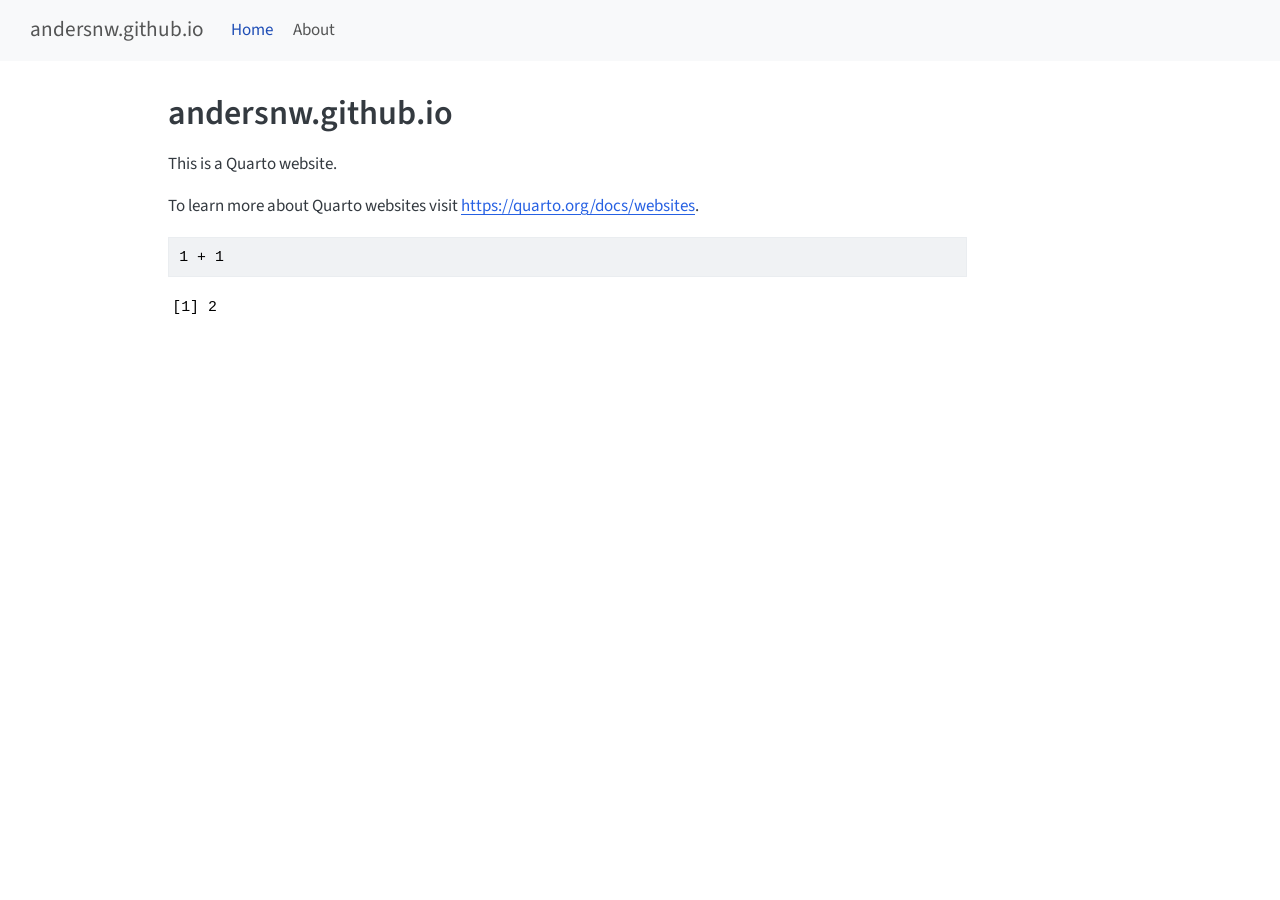
==== index.html @ aa1853e8 "Built site for gh-pages" ====
<!DOCTYPE html>
<html xmlns="http://www.w3.org/1999/xhtml" lang="en" xml:lang="en"><head>

<meta charset="utf-8">
<meta name="generator" content="quarto-1.8.26">

<meta name="viewport" content="width=device-width, initial-scale=1.0, user-scalable=yes">


<title>andersnw.github.io</title>
<style>
code{white-space: pre-wrap;}
span.smallcaps{font-variant: small-caps;}
div.columns{display: flex; gap: min(4vw, 1.5em);}
div.column{flex: auto; overflow-x: auto;}
div.hanging-indent{margin-left: 1.5em; text-indent: -1.5em;}
ul.task-list{list-style: none;}
ul.task-list li input[type="checkbox"] {
  width: 0.8em;
  margin: 0 0.8em 0.2em -1em; /* quarto-specific, see https://github.com/quarto-dev/quarto-cli/issues/4556 */ 
  vertical-align: middle;
}
/* CSS for syntax highlighting */
html { -webkit-text-size-adjust: 100%; }
pre > code.sourceCode { white-space: pre; position: relative; }
pre > code.sourceCode > span { display: inline-block; line-height: 1.25; }
pre > code.sourceCode > span:empty { height: 1.2em; }
.sourceCode { overflow: visible; }
code.sourceCode > span { color: inherit; text-decoration: inherit; }
div.sourceCode { margin: 1em 0; }
pre.sourceCode { margin: 0; }
@media screen {
div.sourceCode { overflow: auto; }
}
@media print {
pre > code.sourceCode { white-space: pre-wrap; }
pre > code.sourceCode > span { text-indent: -5em; padding-left: 5em; }
}
pre.numberSource code
  { counter-reset: source-line 0; }
pre.numberSource code > span
  { position: relative; left: -4em; counter-increment: source-line; }
pre.numberSource code > span > a:first-child::before
  { content: counter(source-line);
    position: relative; left: -1em; text-align: right; vertical-align: baseline;
    border: none; display: inline-block;
    -webkit-touch-callout: none; -webkit-user-select: none;
    -khtml-user-select: none; -moz-user-select: none;
    -ms-user-select: none; user-select: none;
    padding: 0 4px; width: 4em;
  }
pre.numberSource { margin-left: 3em;  padding-left: 4px; }
div.sourceCode
  {   }
@media screen {
pre > code.sourceCode > span > a:first-child::before { text-decoration: underline; }
}
</style>


<script src="site_libs/quarto-nav/quarto-nav.js"></script>
<script src="site_libs/quarto-nav/headroom.min.js"></script>
<script src="site_libs/clipboard/clipboard.min.js"></script>
<script src="site_libs/quarto-search/autocomplete.umd.js"></script>
<script src="site_libs/quarto-search/fuse.min.js"></script>
<script src="site_libs/quarto-search/quarto-search.js"></script>
<meta name="quarto:offset" content="./">
<script src="site_libs/quarto-html/quarto.js" type="module"></script>
<script src="site_libs/quarto-html/tabsets/tabsets.js" type="module"></script>
<script src="site_libs/quarto-html/axe/axe-check.js" type="module"></script>
<script src="site_libs/quarto-html/popper.min.js"></script>
<script src="site_libs/quarto-html/tippy.umd.min.js"></script>
<script src="site_libs/quarto-html/anchor.min.js"></script>
<link href="site_libs/quarto-html/tippy.css" rel="stylesheet">
<link href="site_libs/quarto-html/quarto-syntax-highlighting-587c61ba64f3a5504c4d52d930310e48.css" rel="stylesheet" id="quarto-text-highlighting-styles">
<script src="site_libs/bootstrap/bootstrap.min.js"></script>
<link href="site_libs/bootstrap/bootstrap-icons.css" rel="stylesheet">
<link href="site_libs/bootstrap/bootstrap-0b37c64f34216b628666a8dac638b53b.min.css" rel="stylesheet" append-hash="true" id="quarto-bootstrap" data-mode="light">
<script id="quarto-search-options" type="application/json">{
  "location": "navbar",
  "copy-button": false,
  "collapse-after": 3,
  "panel-placement": "end",
  "type": "overlay",
  "limit": 50,
  "keyboard-shortcut": [
    "f",
    "/",
    "s"
  ],
  "show-item-context": false,
  "language": {
    "search-no-results-text": "No results",
    "search-matching-documents-text": "matching documents",
    "search-copy-link-title": "Copy link to search",
    "search-hide-matches-text": "Hide additional matches",
    "search-more-match-text": "more match in this document",
    "search-more-matches-text": "more matches in this document",
    "search-clear-button-title": "Clear",
    "search-text-placeholder": "",
    "search-detached-cancel-button-title": "Cancel",
    "search-submit-button-title": "Submit",
    "search-label": "Search"
  }
}</script>


<link rel="stylesheet" href="styles.css">
</head>

<body class="nav-fixed quarto-light">

<div id="quarto-search-results"></div>
  <header id="quarto-header" class="headroom fixed-top">
    <nav class="navbar navbar-expand-lg " data-bs-theme="dark">
      <div class="navbar-container container-fluid">
      <div class="navbar-brand-container mx-auto">
    <a class="navbar-brand" href="./index.html">
    <span class="navbar-title">andersnw.github.io</span>
    </a>
  </div>
            <div id="quarto-search" class="" title="Search"></div>
          <button class="navbar-toggler" type="button" data-bs-toggle="collapse" data-bs-target="#navbarCollapse" aria-controls="navbarCollapse" role="menu" aria-expanded="false" aria-label="Toggle navigation" onclick="if (window.quartoToggleHeadroom) { window.quartoToggleHeadroom(); }">
  <span class="navbar-toggler-icon"></span>
</button>
          <div class="collapse navbar-collapse" id="navbarCollapse">
            <ul class="navbar-nav navbar-nav-scroll me-auto">
  <li class="nav-item">
    <a class="nav-link active" href="./index.html" aria-current="page"> 
<span class="menu-text">Home</span></a>
  </li>  
  <li class="nav-item">
    <a class="nav-link" href="./about.html"> 
<span class="menu-text">About</span></a>
  </li>  
</ul>
          </div> <!-- /navcollapse -->
            <div class="quarto-navbar-tools">
</div>
      </div> <!-- /container-fluid -->
    </nav>
</header>
<!-- content -->
<div id="quarto-content" class="quarto-container page-columns page-rows-contents page-layout-article page-navbar">
<!-- sidebar -->
<!-- margin-sidebar -->
    <div id="quarto-margin-sidebar" class="sidebar margin-sidebar zindex-bottom">
        
    </div>
<!-- main -->
<main class="content" id="quarto-document-content">

<header id="title-block-header" class="quarto-title-block default">
<div class="quarto-title">
<h1 class="title">andersnw.github.io</h1>
</div>



<div class="quarto-title-meta">

    
  
    
  </div>
  


</header>


<p>This is a Quarto website.</p>
<p>To learn more about Quarto websites visit <a href="https://quarto.org/docs/websites" class="uri">https://quarto.org/docs/websites</a>.</p>
<div class="cell">
<div class="code-copy-outer-scaffold"><div class="sourceCode cell-code" id="cb1"><pre class="sourceCode r code-with-copy"><code class="sourceCode r"><span id="cb1-1"><a href="#cb1-1" aria-hidden="true" tabindex="-1"></a><span class="dv">1</span> <span class="sc">+</span> <span class="dv">1</span></span></code></pre></div><button title="Copy to Clipboard" class="code-copy-button"><i class="bi"></i></button></div>
<div class="cell-output cell-output-stdout">
<pre><code>[1] 2</code></pre>
</div>
</div>



</main> <!-- /main -->
<script id="quarto-html-after-body" type="application/javascript">
  window.document.addEventListener("DOMContentLoaded", function (event) {
    const icon = "";
    const anchorJS = new window.AnchorJS();
    anchorJS.options = {
      placement: 'right',
      icon: icon
    };
    anchorJS.add('.anchored');
    const isCodeAnnotation = (el) => {
      for (const clz of el.classList) {
        if (clz.startsWith('code-annotation-')) {                     
          return true;
        }
      }
      return false;
    }
    const onCopySuccess = function(e) {
      // button target
      const button = e.trigger;
      // don't keep focus
      button.blur();
      // flash "checked"
      button.classList.add('code-copy-button-checked');
      var currentTitle = button.getAttribute("title");
      button.setAttribute("title", "Copied!");
      let tooltip;
      if (window.bootstrap) {
        button.setAttribute("data-bs-toggle", "tooltip");
        button.setAttribute("data-bs-placement", "left");
        button.setAttribute("data-bs-title", "Copied!");
        tooltip = new bootstrap.Tooltip(button, 
          { trigger: "manual", 
            customClass: "code-copy-button-tooltip",
            offset: [0, -8]});
        tooltip.show();    
      }
      setTimeout(function() {
        if (tooltip) {
          tooltip.hide();
          button.removeAttribute("data-bs-title");
          button.removeAttribute("data-bs-toggle");
          button.removeAttribute("data-bs-placement");
        }
        button.setAttribute("title", currentTitle);
        button.classList.remove('code-copy-button-checked');
      }, 1000);
      // clear code selection
      e.clearSelection();
    }
    const getTextToCopy = function(trigger) {
      const outerScaffold = trigger.parentElement.cloneNode(true);
      const codeEl = outerScaffold.querySelector('code');
      for (const childEl of codeEl.children) {
        if (isCodeAnnotation(childEl)) {
          childEl.remove();
        }
      }
      return codeEl.innerText;
    }
    const clipboard = new window.ClipboardJS('.code-copy-button:not([data-in-quarto-modal])', {
      text: getTextToCopy
    });
    clipboard.on('success', onCopySuccess);
    if (window.document.getElementById('quarto-embedded-source-code-modal')) {
      const clipboardModal = new window.ClipboardJS('.code-copy-button[data-in-quarto-modal]', {
        text: getTextToCopy,
        container: window.document.getElementById('quarto-embedded-source-code-modal')
      });
      clipboardModal.on('success', onCopySuccess);
    }
      var localhostRegex = new RegExp(/^(?:http|https):\/\/localhost\:?[0-9]*\//);
      var mailtoRegex = new RegExp(/^mailto:/);
        var filterRegex = new RegExp("https:\/\/andersnw\.github\.io\/");
      var isInternal = (href) => {
          return filterRegex.test(href) || localhostRegex.test(href) || mailtoRegex.test(href);
      }
      // Inspect non-navigation links and adorn them if external
     var links = window.document.querySelectorAll('a[href]:not(.nav-link):not(.navbar-brand):not(.toc-action):not(.sidebar-link):not(.sidebar-item-toggle):not(.pagination-link):not(.no-external):not([aria-hidden]):not(.dropdown-item):not(.quarto-navigation-tool):not(.about-link)');
      for (var i=0; i<links.length; i++) {
        const link = links[i];
        if (!isInternal(link.href)) {
          // undo the damage that might have been done by quarto-nav.js in the case of
          // links that we want to consider external
          if (link.dataset.originalHref !== undefined) {
            link.href = link.dataset.originalHref;
          }
        }
      }
    function tippyHover(el, contentFn, onTriggerFn, onUntriggerFn) {
      const config = {
        allowHTML: true,
        maxWidth: 500,
        delay: 100,
        arrow: false,
        appendTo: function(el) {
            return el.parentElement;
        },
        interactive: true,
        interactiveBorder: 10,
        theme: 'quarto',
        placement: 'bottom-start',
      };
      if (contentFn) {
        config.content = contentFn;
      }
      if (onTriggerFn) {
        config.onTrigger = onTriggerFn;
      }
      if (onUntriggerFn) {
        config.onUntrigger = onUntriggerFn;
      }
      window.tippy(el, config); 
    }
    const noterefs = window.document.querySelectorAll('a[role="doc-noteref"]');
    for (var i=0; i<noterefs.length; i++) {
      const ref = noterefs[i];
      tippyHover(ref, function() {
        // use id or data attribute instead here
        let href = ref.getAttribute('data-footnote-href') || ref.getAttribute('href');
        try { href = new URL(href).hash; } catch {}
        const id = href.replace(/^#\/?/, "");
        const note = window.document.getElementById(id);
        if (note) {
          return note.innerHTML;
        } else {
          return "";
        }
      });
    }
    const xrefs = window.document.querySelectorAll('a.quarto-xref');
    const processXRef = (id, note) => {
      // Strip column container classes
      const stripColumnClz = (el) => {
        el.classList.remove("page-full", "page-columns");
        if (el.children) {
          for (const child of el.children) {
            stripColumnClz(child);
          }
        }
      }
      stripColumnClz(note)
      if (id === null || id.startsWith('sec-')) {
        // Special case sections, only their first couple elements
        const container = document.createElement("div");
        if (note.children && note.children.length > 2) {
          container.appendChild(note.children[0].cloneNode(true));
          for (let i = 1; i < note.children.length; i++) {
            const child = note.children[i];
            if (child.tagName === "P" && child.innerText === "") {
              continue;
            } else {
              container.appendChild(child.cloneNode(true));
              break;
            }
          }
          if (window.Quarto?.typesetMath) {
            window.Quarto.typesetMath(container);
          }
          return container.innerHTML
        } else {
          if (window.Quarto?.typesetMath) {
            window.Quarto.typesetMath(note);
          }
          return note.innerHTML;
        }
      } else {
        // Remove any anchor links if they are present
        const anchorLink = note.querySelector('a.anchorjs-link');
        if (anchorLink) {
          anchorLink.remove();
        }
        if (window.Quarto?.typesetMath) {
          window.Quarto.typesetMath(note);
        }
        if (note.classList.contains("callout")) {
          return note.outerHTML;
        } else {
          return note.innerHTML;
        }
      }
    }
    for (var i=0; i<xrefs.length; i++) {
      const xref = xrefs[i];
      tippyHover(xref, undefined, function(instance) {
        instance.disable();
        let url = xref.getAttribute('href');
        let hash = undefined; 
        if (url.startsWith('#')) {
          hash = url;
        } else {
          try { hash = new URL(url).hash; } catch {}
        }
        if (hash) {
          const id = hash.replace(/^#\/?/, "");
          const note = window.document.getElementById(id);
          if (note !== null) {
            try {
              const html = processXRef(id, note.cloneNode(true));
              instance.setContent(html);
            } finally {
              instance.enable();
              instance.show();
            }
          } else {
            // See if we can fetch this
            fetch(url.split('#')[0])
            .then(res => res.text())
            .then(html => {
              const parser = new DOMParser();
              const htmlDoc = parser.parseFromString(html, "text/html");
              const note = htmlDoc.getElementById(id);
              if (note !== null) {
                const html = processXRef(id, note);
                instance.setContent(html);
              } 
            }).finally(() => {
              instance.enable();
              instance.show();
            });
          }
        } else {
          // See if we can fetch a full url (with no hash to target)
          // This is a special case and we should probably do some content thinning / targeting
          fetch(url)
          .then(res => res.text())
          .then(html => {
            const parser = new DOMParser();
            const htmlDoc = parser.parseFromString(html, "text/html");
            const note = htmlDoc.querySelector('main.content');
            if (note !== null) {
              // This should only happen for chapter cross references
              // (since there is no id in the URL)
              // remove the first header
              if (note.children.length > 0 && note.children[0].tagName === "HEADER") {
                note.children[0].remove();
              }
              const html = processXRef(null, note);
              instance.setContent(html);
            } 
          }).finally(() => {
            instance.enable();
            instance.show();
          });
        }
      }, function(instance) {
      });
    }
        let selectedAnnoteEl;
        const selectorForAnnotation = ( cell, annotation) => {
          let cellAttr = 'data-code-cell="' + cell + '"';
          let lineAttr = 'data-code-annotation="' +  annotation + '"';
          const selector = 'span[' + cellAttr + '][' + lineAttr + ']';
          return selector;
        }
        const selectCodeLines = (annoteEl) => {
          const doc = window.document;
          const targetCell = annoteEl.getAttribute("data-target-cell");
          const targetAnnotation = annoteEl.getAttribute("data-target-annotation");
          const annoteSpan = window.document.querySelector(selectorForAnnotation(targetCell, targetAnnotation));
          const lines = annoteSpan.getAttribute("data-code-lines").split(",");
          const lineIds = lines.map((line) => {
            return targetCell + "-" + line;
          })
          let top = null;
          let height = null;
          let parent = null;
          if (lineIds.length > 0) {
              //compute the position of the single el (top and bottom and make a div)
              const el = window.document.getElementById(lineIds[0]);
              top = el.offsetTop;
              height = el.offsetHeight;
              parent = el.parentElement.parentElement;
            if (lineIds.length > 1) {
              const lastEl = window.document.getElementById(lineIds[lineIds.length - 1]);
              const bottom = lastEl.offsetTop + lastEl.offsetHeight;
              height = bottom - top;
            }
            if (top !== null && height !== null && parent !== null) {
              // cook up a div (if necessary) and position it 
              let div = window.document.getElementById("code-annotation-line-highlight");
              if (div === null) {
                div = window.document.createElement("div");
                div.setAttribute("id", "code-annotation-line-highlight");
                div.style.position = 'absolute';
                parent.appendChild(div);
              }
              div.style.top = top - 2 + "px";
              div.style.height = height + 4 + "px";
              div.style.left = 0;
              let gutterDiv = window.document.getElementById("code-annotation-line-highlight-gutter");
              if (gutterDiv === null) {
                gutterDiv = window.document.createElement("div");
                gutterDiv.setAttribute("id", "code-annotation-line-highlight-gutter");
                gutterDiv.style.position = 'absolute';
                const codeCell = window.document.getElementById(targetCell);
                const gutter = codeCell.querySelector('.code-annotation-gutter');
                gutter.appendChild(gutterDiv);
              }
              gutterDiv.style.top = top - 2 + "px";
              gutterDiv.style.height = height + 4 + "px";
            }
            selectedAnnoteEl = annoteEl;
          }
        };
        const unselectCodeLines = () => {
          const elementsIds = ["code-annotation-line-highlight", "code-annotation-line-highlight-gutter"];
          elementsIds.forEach((elId) => {
            const div = window.document.getElementById(elId);
            if (div) {
              div.remove();
            }
          });
          selectedAnnoteEl = undefined;
        };
          // Handle positioning of the toggle
      window.addEventListener(
        "resize",
        throttle(() => {
          elRect = undefined;
          if (selectedAnnoteEl) {
            selectCodeLines(selectedAnnoteEl);
          }
        }, 10)
      );
      function throttle(fn, ms) {
      let throttle = false;
      let timer;
        return (...args) => {
          if(!throttle) { // first call gets through
              fn.apply(this, args);
              throttle = true;
          } else { // all the others get throttled
              if(timer) clearTimeout(timer); // cancel #2
              timer = setTimeout(() => {
                fn.apply(this, args);
                timer = throttle = false;
              }, ms);
          }
        };
      }
        // Attach click handler to the DT
        const annoteDls = window.document.querySelectorAll('dt[data-target-cell]');
        for (const annoteDlNode of annoteDls) {
          annoteDlNode.addEventListener('click', (event) => {
            const clickedEl = event.target;
            if (clickedEl !== selectedAnnoteEl) {
              unselectCodeLines();
              const activeEl = window.document.querySelector('dt[data-target-cell].code-annotation-active');
              if (activeEl) {
                activeEl.classList.remove('code-annotation-active');
              }
              selectCodeLines(clickedEl);
              clickedEl.classList.add('code-annotation-active');
            } else {
              // Unselect the line
              unselectCodeLines();
              clickedEl.classList.remove('code-annotation-active');
            }
          });
        }
    const findCites = (el) => {
      const parentEl = el.parentElement;
      if (parentEl) {
        const cites = parentEl.dataset.cites;
        if (cites) {
          return {
            el,
            cites: cites.split(' ')
          };
        } else {
          return findCites(el.parentElement)
        }
      } else {
        return undefined;
      }
    };
    var bibliorefs = window.document.querySelectorAll('a[role="doc-biblioref"]');
    for (var i=0; i<bibliorefs.length; i++) {
      const ref = bibliorefs[i];
      const citeInfo = findCites(ref);
      if (citeInfo) {
        tippyHover(citeInfo.el, function() {
          var popup = window.document.createElement('div');
          citeInfo.cites.forEach(function(cite) {
            var citeDiv = window.document.createElement('div');
            citeDiv.classList.add('hanging-indent');
            citeDiv.classList.add('csl-entry');
            var biblioDiv = window.document.getElementById('ref-' + cite);
            if (biblioDiv) {
              citeDiv.innerHTML = biblioDiv.innerHTML;
            }
            popup.appendChild(citeDiv);
          });
          return popup.innerHTML;
        });
      }
    }
  });
  </script>
</div> <!-- /content -->




</body></html>
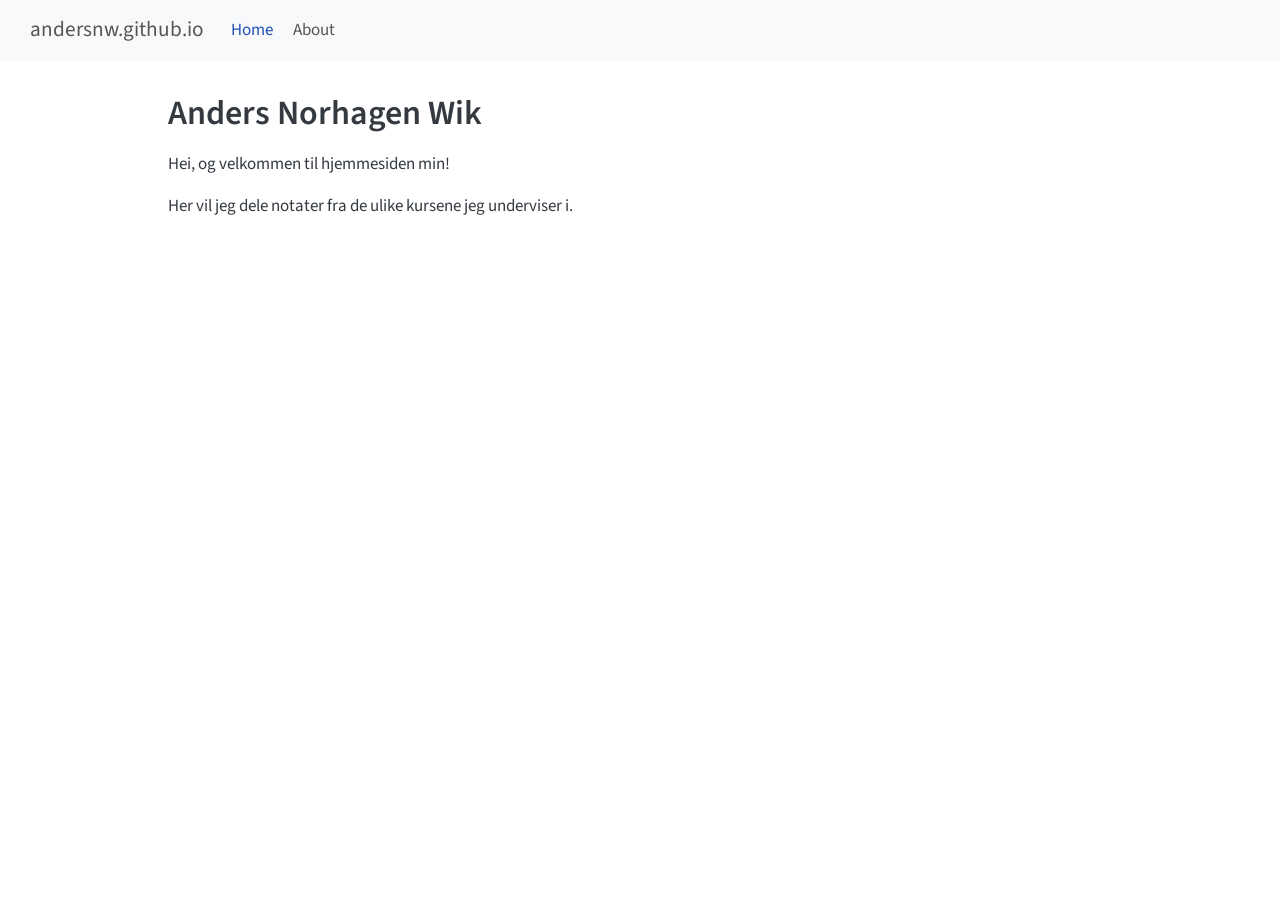
==== commit 721c3504: "Built site for gh-pages" ====
--- a/index.html
+++ b/index.html
@@ -7,7 +7,7 @@
 <meta name="viewport" content="width=device-width, initial-scale=1.0, user-scalable=yes">
 
 
-<title>andersnw.github.io</title>
+<title>Anders Norhagen Wik – andersnw.github.io</title>
 <style>
 code{white-space: pre-wrap;}
 span.smallcaps{font-variant: small-caps;}
@@ -19,41 +19,6 @@
   width: 0.8em;
   margin: 0 0.8em 0.2em -1em; /* quarto-specific, see https://github.com/quarto-dev/quarto-cli/issues/4556 */ 
   vertical-align: middle;
-}
-/* CSS for syntax highlighting */
-html { -webkit-text-size-adjust: 100%; }
-pre > code.sourceCode { white-space: pre; position: relative; }
-pre > code.sourceCode > span { display: inline-block; line-height: 1.25; }
-pre > code.sourceCode > span:empty { height: 1.2em; }
-.sourceCode { overflow: visible; }
-code.sourceCode > span { color: inherit; text-decoration: inherit; }
-div.sourceCode { margin: 1em 0; }
-pre.sourceCode { margin: 0; }
-@media screen {
-div.sourceCode { overflow: auto; }
-}
-@media print {
-pre > code.sourceCode { white-space: pre-wrap; }
-pre > code.sourceCode > span { text-indent: -5em; padding-left: 5em; }
-}
-pre.numberSource code
-  { counter-reset: source-line 0; }
-pre.numberSource code > span
-  { position: relative; left: -4em; counter-increment: source-line; }
-pre.numberSource code > span > a:first-child::before
-  { content: counter(source-line);
-    position: relative; left: -1em; text-align: right; vertical-align: baseline;
-    border: none; display: inline-block;
-    -webkit-touch-callout: none; -webkit-user-select: none;
-    -khtml-user-select: none; -moz-user-select: none;
-    -ms-user-select: none; user-select: none;
-    padding: 0 4px; width: 4em;
-  }
-pre.numberSource { margin-left: 3em;  padding-left: 4px; }
-div.sourceCode
-  {   }
-@media screen {
-pre > code.sourceCode > span > a:first-child::before { text-decoration: underline; }
 }
 </style>
 
@@ -152,7 +117,7 @@
 
 <header id="title-block-header" class="quarto-title-block default">
 <div class="quarto-title">
-<h1 class="title">andersnw.github.io</h1>
+<h1 class="title">Anders Norhagen Wik</h1>
 </div>
 
 
@@ -169,14 +134,8 @@
 </header>
 
 
-<p>This is a Quarto website.</p>
-<p>To learn more about Quarto websites visit <a href="https://quarto.org/docs/websites" class="uri">https://quarto.org/docs/websites</a>.</p>
-<div class="cell">
-<div class="code-copy-outer-scaffold"><div class="sourceCode cell-code" id="cb1"><pre class="sourceCode r code-with-copy"><code class="sourceCode r"><span id="cb1-1"><a href="#cb1-1" aria-hidden="true" tabindex="-1"></a><span class="dv">1</span> <span class="sc">+</span> <span class="dv">1</span></span></code></pre></div><button title="Copy to Clipboard" class="code-copy-button"><i class="bi"></i></button></div>
-<div class="cell-output cell-output-stdout">
-<pre><code>[1] 2</code></pre>
-</div>
-</div>
+<p>Hei, og velkommen til hjemmesiden min!</p>
+<p>Her vil jeg dele notater fra de ulike kursene jeg underviser i.</p>
 
 
 
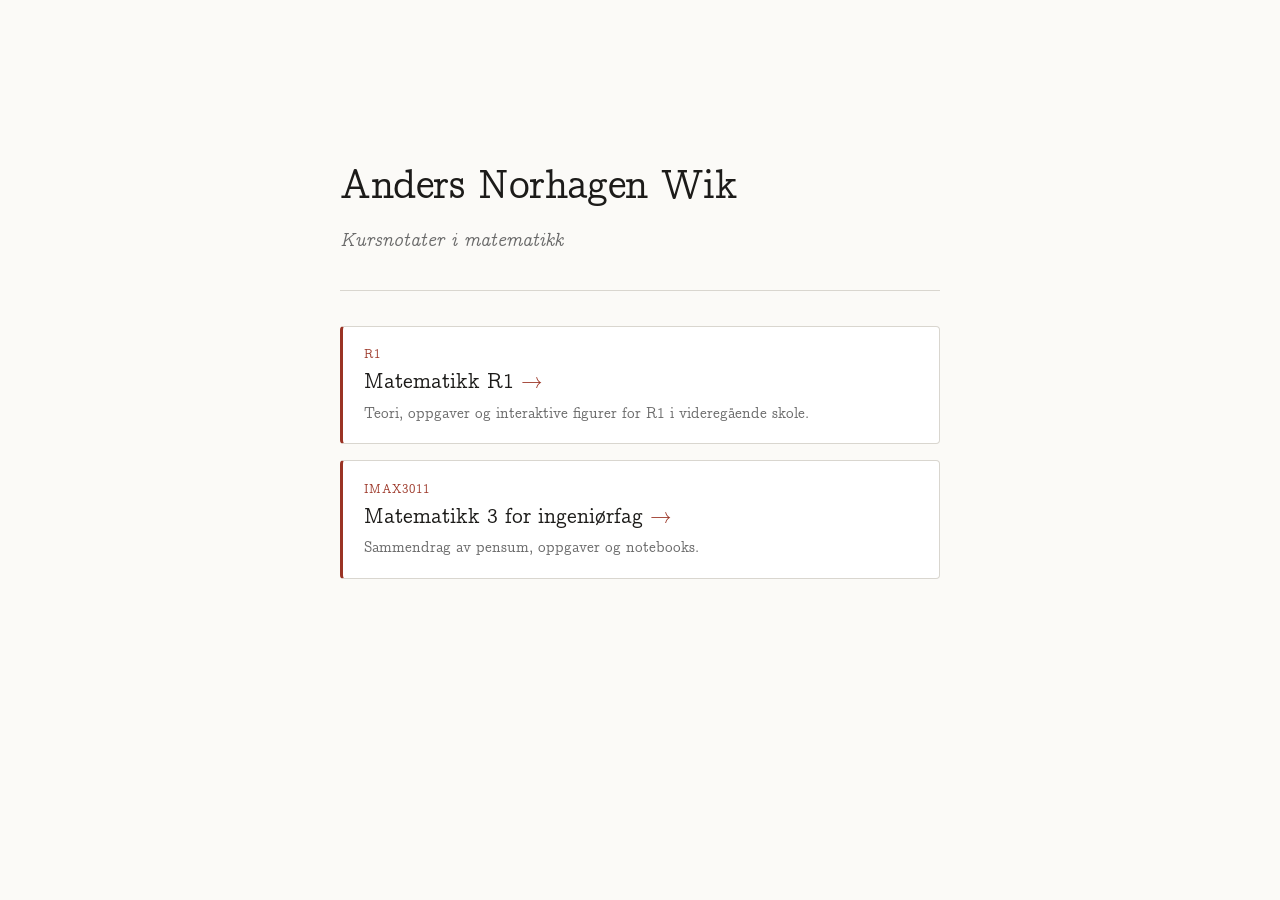
==== commit 5fc718a4: "Built site for gh-pages" ====
--- a/index.html
+++ b/index.html
@@ -1,18 +1,24 @@
 <!DOCTYPE html>
-<html xmlns="http://www.w3.org/1999/xhtml" lang="en" xml:lang="en"><head>
+<html xmlns="http://www.w3.org/1999/xhtml" lang="nb" xml:lang="nb"><head>
 
 <meta charset="utf-8">
-<meta name="generator" content="quarto-1.8.26">
+<meta name="generator" content="quarto-1.11.9">
 
 <meta name="viewport" content="width=device-width, initial-scale=1.0, user-scalable=yes">
 
 
-<title>Anders Norhagen Wik – andersnw.github.io</title>
+<title>Anders Norhagen Wik</title>
 <style>
-code{white-space: pre-wrap;}
+/* Default styles provided by pandoc.
+** See https://pandoc.org/MANUAL.html#variables-for-html for config info.
+*/
 span.smallcaps{font-variant: small-caps;}
-div.columns{display: flex; gap: min(4vw, 1.5em);}
-div.column{flex: auto; overflow-x: auto;}
+div.columns{display: flex; gap: 1.5em;}
+div.column{flex: auto;}
+@media screen {
+div.columns{gap: min(4vw, 1.5em);}
+div.column{overflow-x: auto;}
+}
 div.hanging-indent{margin-left: 1.5em; text-indent: -1.5em;}
 ul.task-list{list-style: none;}
 ul.task-list li input[type="checkbox"] {
@@ -20,527 +26,34 @@
   margin: 0 0.8em 0.2em -1em; /* quarto-specific, see https://github.com/quarto-dev/quarto-cli/issues/4556 */ 
   vertical-align: middle;
 }
+.display.math{display: block; text-align: center; margin: 0.5rem auto;}
 </style>
 
 
-<script src="site_libs/quarto-nav/quarto-nav.js"></script>
-<script src="site_libs/quarto-nav/headroom.min.js"></script>
-<script src="site_libs/clipboard/clipboard.min.js"></script>
-<script src="site_libs/quarto-search/autocomplete.umd.js"></script>
-<script src="site_libs/quarto-search/fuse.min.js"></script>
-<script src="site_libs/quarto-search/quarto-search.js"></script>
-<meta name="quarto:offset" content="./">
-<script src="site_libs/quarto-html/quarto.js" type="module"></script>
-<script src="site_libs/quarto-html/tabsets/tabsets.js" type="module"></script>
-<script src="site_libs/quarto-html/axe/axe-check.js" type="module"></script>
-<script src="site_libs/quarto-html/popper.min.js"></script>
-<script src="site_libs/quarto-html/tippy.umd.min.js"></script>
-<script src="site_libs/quarto-html/anchor.min.js"></script>
-<link href="site_libs/quarto-html/tippy.css" rel="stylesheet">
-<link href="site_libs/quarto-html/quarto-syntax-highlighting-587c61ba64f3a5504c4d52d930310e48.css" rel="stylesheet" id="quarto-text-highlighting-styles">
-<script src="site_libs/bootstrap/bootstrap.min.js"></script>
-<link href="site_libs/bootstrap/bootstrap-icons.css" rel="stylesheet">
-<link href="site_libs/bootstrap/bootstrap-0b37c64f34216b628666a8dac638b53b.min.css" rel="stylesheet" append-hash="true" id="quarto-bootstrap" data-mode="light">
-<script id="quarto-search-options" type="application/json">{
-  "location": "navbar",
-  "copy-button": false,
-  "collapse-after": 3,
-  "panel-placement": "end",
-  "type": "overlay",
-  "limit": 50,
-  "keyboard-shortcut": [
-    "f",
-    "/",
-    "s"
-  ],
-  "show-item-context": false,
-  "language": {
-    "search-no-results-text": "No results",
-    "search-matching-documents-text": "matching documents",
-    "search-copy-link-title": "Copy link to search",
-    "search-hide-matches-text": "Hide additional matches",
-    "search-more-match-text": "more match in this document",
-    "search-more-matches-text": "more matches in this document",
-    "search-clear-button-title": "Clear",
-    "search-text-placeholder": "",
-    "search-detached-cancel-button-title": "Cancel",
-    "search-submit-button-title": "Submit",
-    "search-label": "Search"
-  }
-}</script>
+<link href="./favicon.svg" rel="icon" type="image/svg+xml">
 
 
 <link rel="stylesheet" href="styles.css">
+<meta property="og:title" content="Anders Norhagen Wik">
+<meta property="og:site_name" content="Anders Norhagen Wik">
 </head>
 
-<body class="nav-fixed quarto-light">
-
-<div id="quarto-search-results"></div>
-  <header id="quarto-header" class="headroom fixed-top">
-    <nav class="navbar navbar-expand-lg " data-bs-theme="dark">
-      <div class="navbar-container container-fluid">
-      <div class="navbar-brand-container mx-auto">
-    <a class="navbar-brand" href="./index.html">
-    <span class="navbar-title">andersnw.github.io</span>
-    </a>
-  </div>
-            <div id="quarto-search" class="" title="Search"></div>
-          <button class="navbar-toggler" type="button" data-bs-toggle="collapse" data-bs-target="#navbarCollapse" aria-controls="navbarCollapse" role="menu" aria-expanded="false" aria-label="Toggle navigation" onclick="if (window.quartoToggleHeadroom) { window.quartoToggleHeadroom(); }">
-  <span class="navbar-toggler-icon"></span>
-</button>
-          <div class="collapse navbar-collapse" id="navbarCollapse">
-            <ul class="navbar-nav navbar-nav-scroll me-auto">
-  <li class="nav-item">
-    <a class="nav-link active" href="./index.html" aria-current="page"> 
-<span class="menu-text">Home</span></a>
-  </li>  
-  <li class="nav-item">
-    <a class="nav-link" href="./about.html"> 
-<span class="menu-text">About</span></a>
-  </li>  
-</ul>
-          </div> <!-- /navcollapse -->
-            <div class="quarto-navbar-tools">
-</div>
-      </div> <!-- /container-fluid -->
-    </nav>
-</header>
-<!-- content -->
-<div id="quarto-content" class="quarto-container page-columns page-rows-contents page-layout-article page-navbar">
-<!-- sidebar -->
-<!-- margin-sidebar -->
-    <div id="quarto-margin-sidebar" class="sidebar margin-sidebar zindex-bottom">
-        
-    </div>
-<!-- main -->
-<main class="content" id="quarto-document-content">
-
-<header id="title-block-header" class="quarto-title-block default">
-<div class="quarto-title">
-<h1 class="title">Anders Norhagen Wik</h1>
-</div>
+<body>
 
 
 
-<div class="quarto-title-meta">
-
-    
-  
-    
-  </div>
-  
 
 
-</header>
+<section id="anders-norhagen-wik" class="side">
+<h1>Anders Norhagen Wik</h1>
+<p><span class="ingress">Kursnotater i matematikk</span></p>
+<div class="kurs">
+<p><a href="https://r1-matte.netlify.app" class="kort"><span class="kode">R1</span> <span class="navn">Matematikk R1</span> <span class="tekst">Teori, oppgaver og interaktive figurer for R1 i videregående skole.</span></a></p>
+<p><a href="https://imax3011-mat3.netlify.app" class="kort"><span class="kode">IMAx3011</span> <span class="navn">Matematikk 3 for ingeniørfag</span> <span class="tekst">Sammendrag av pensum, oppgaver og notebooks.</span></a></p>
+</div>
+</section>
 
 
-<p>Hei, og velkommen til hjemmesiden min!</p>
-<p>Her vil jeg dele notater fra de ulike kursene jeg underviser i.</p>
-
-
-
-</main> <!-- /main -->
-<script id="quarto-html-after-body" type="application/javascript">
-  window.document.addEventListener("DOMContentLoaded", function (event) {
-    const icon = "";
-    const anchorJS = new window.AnchorJS();
-    anchorJS.options = {
-      placement: 'right',
-      icon: icon
-    };
-    anchorJS.add('.anchored');
-    const isCodeAnnotation = (el) => {
-      for (const clz of el.classList) {
-        if (clz.startsWith('code-annotation-')) {                     
-          return true;
-        }
-      }
-      return false;
-    }
-    const onCopySuccess = function(e) {
-      // button target
-      const button = e.trigger;
-      // don't keep focus
-      button.blur();
-      // flash "checked"
-      button.classList.add('code-copy-button-checked');
-      var currentTitle = button.getAttribute("title");
-      button.setAttribute("title", "Copied!");
-      let tooltip;
-      if (window.bootstrap) {
-        button.setAttribute("data-bs-toggle", "tooltip");
-        button.setAttribute("data-bs-placement", "left");
-        button.setAttribute("data-bs-title", "Copied!");
-        tooltip = new bootstrap.Tooltip(button, 
-          { trigger: "manual", 
-            customClass: "code-copy-button-tooltip",
-            offset: [0, -8]});
-        tooltip.show();    
-      }
-      setTimeout(function() {
-        if (tooltip) {
-          tooltip.hide();
-          button.removeAttribute("data-bs-title");
-          button.removeAttribute("data-bs-toggle");
-          button.removeAttribute("data-bs-placement");
-        }
-        button.setAttribute("title", currentTitle);
-        button.classList.remove('code-copy-button-checked');
-      }, 1000);
-      // clear code selection
-      e.clearSelection();
-    }
-    const getTextToCopy = function(trigger) {
-      const outerScaffold = trigger.parentElement.cloneNode(true);
-      const codeEl = outerScaffold.querySelector('code');
-      for (const childEl of codeEl.children) {
-        if (isCodeAnnotation(childEl)) {
-          childEl.remove();
-        }
-      }
-      return codeEl.innerText;
-    }
-    const clipboard = new window.ClipboardJS('.code-copy-button:not([data-in-quarto-modal])', {
-      text: getTextToCopy
-    });
-    clipboard.on('success', onCopySuccess);
-    if (window.document.getElementById('quarto-embedded-source-code-modal')) {
-      const clipboardModal = new window.ClipboardJS('.code-copy-button[data-in-quarto-modal]', {
-        text: getTextToCopy,
-        container: window.document.getElementById('quarto-embedded-source-code-modal')
-      });
-      clipboardModal.on('success', onCopySuccess);
-    }
-      var localhostRegex = new RegExp(/^(?:http|https):\/\/localhost\:?[0-9]*\//);
-      var mailtoRegex = new RegExp(/^mailto:/);
-        var filterRegex = new RegExp("https:\/\/andersnw\.github\.io\/");
-      var isInternal = (href) => {
-          return filterRegex.test(href) || localhostRegex.test(href) || mailtoRegex.test(href);
-      }
-      // Inspect non-navigation links and adorn them if external
-     var links = window.document.querySelectorAll('a[href]:not(.nav-link):not(.navbar-brand):not(.toc-action):not(.sidebar-link):not(.sidebar-item-toggle):not(.pagination-link):not(.no-external):not([aria-hidden]):not(.dropdown-item):not(.quarto-navigation-tool):not(.about-link)');
-      for (var i=0; i<links.length; i++) {
-        const link = links[i];
-        if (!isInternal(link.href)) {
-          // undo the damage that might have been done by quarto-nav.js in the case of
-          // links that we want to consider external
-          if (link.dataset.originalHref !== undefined) {
-            link.href = link.dataset.originalHref;
-          }
-        }
-      }
-    function tippyHover(el, contentFn, onTriggerFn, onUntriggerFn) {
-      const config = {
-        allowHTML: true,
-        maxWidth: 500,
-        delay: 100,
-        arrow: false,
-        appendTo: function(el) {
-            return el.parentElement;
-        },
-        interactive: true,
-        interactiveBorder: 10,
-        theme: 'quarto',
-        placement: 'bottom-start',
-      };
-      if (contentFn) {
-        config.content = contentFn;
-      }
-      if (onTriggerFn) {
-        config.onTrigger = onTriggerFn;
-      }
-      if (onUntriggerFn) {
-        config.onUntrigger = onUntriggerFn;
-      }
-      window.tippy(el, config); 
-    }
-    const noterefs = window.document.querySelectorAll('a[role="doc-noteref"]');
-    for (var i=0; i<noterefs.length; i++) {
-      const ref = noterefs[i];
-      tippyHover(ref, function() {
-        // use id or data attribute instead here
-        let href = ref.getAttribute('data-footnote-href') || ref.getAttribute('href');
-        try { href = new URL(href).hash; } catch {}
-        const id = href.replace(/^#\/?/, "");
-        const note = window.document.getElementById(id);
-        if (note) {
-          return note.innerHTML;
-        } else {
-          return "";
-        }
-      });
-    }
-    const xrefs = window.document.querySelectorAll('a.quarto-xref');
-    const processXRef = (id, note) => {
-      // Strip column container classes
-      const stripColumnClz = (el) => {
-        el.classList.remove("page-full", "page-columns");
-        if (el.children) {
-          for (const child of el.children) {
-            stripColumnClz(child);
-          }
-        }
-      }
-      stripColumnClz(note)
-      if (id === null || id.startsWith('sec-')) {
-        // Special case sections, only their first couple elements
-        const container = document.createElement("div");
-        if (note.children && note.children.length > 2) {
-          container.appendChild(note.children[0].cloneNode(true));
-          for (let i = 1; i < note.children.length; i++) {
-            const child = note.children[i];
-            if (child.tagName === "P" && child.innerText === "") {
-              continue;
-            } else {
-              container.appendChild(child.cloneNode(true));
-              break;
-            }
-          }
-          if (window.Quarto?.typesetMath) {
-            window.Quarto.typesetMath(container);
-          }
-          return container.innerHTML
-        } else {
-          if (window.Quarto?.typesetMath) {
-            window.Quarto.typesetMath(note);
-          }
-          return note.innerHTML;
-        }
-      } else {
-        // Remove any anchor links if they are present
-        const anchorLink = note.querySelector('a.anchorjs-link');
-        if (anchorLink) {
-          anchorLink.remove();
-        }
-        if (window.Quarto?.typesetMath) {
-          window.Quarto.typesetMath(note);
-        }
-        if (note.classList.contains("callout")) {
-          return note.outerHTML;
-        } else {
-          return note.innerHTML;
-        }
-      }
-    }
-    for (var i=0; i<xrefs.length; i++) {
-      const xref = xrefs[i];
-      tippyHover(xref, undefined, function(instance) {
-        instance.disable();
-        let url = xref.getAttribute('href');
-        let hash = undefined; 
-        if (url.startsWith('#')) {
-          hash = url;
-        } else {
-          try { hash = new URL(url).hash; } catch {}
-        }
-        if (hash) {
-          const id = hash.replace(/^#\/?/, "");
-          const note = window.document.getElementById(id);
-          if (note !== null) {
-            try {
-              const html = processXRef(id, note.cloneNode(true));
-              instance.setContent(html);
-            } finally {
-              instance.enable();
-              instance.show();
-            }
-          } else {
-            // See if we can fetch this
-            fetch(url.split('#')[0])
-            .then(res => res.text())
-            .then(html => {
-              const parser = new DOMParser();
-              const htmlDoc = parser.parseFromString(html, "text/html");
-              const note = htmlDoc.getElementById(id);
-              if (note !== null) {
-                const html = processXRef(id, note);
-                instance.setContent(html);
-              } 
-            }).finally(() => {
-              instance.enable();
-              instance.show();
-            });
-          }
-        } else {
-          // See if we can fetch a full url (with no hash to target)
-          // This is a special case and we should probably do some content thinning / targeting
-          fetch(url)
-          .then(res => res.text())
-          .then(html => {
-            const parser = new DOMParser();
-            const htmlDoc = parser.parseFromString(html, "text/html");
-            const note = htmlDoc.querySelector('main.content');
-            if (note !== null) {
-              // This should only happen for chapter cross references
-              // (since there is no id in the URL)
-              // remove the first header
-              if (note.children.length > 0 && note.children[0].tagName === "HEADER") {
-                note.children[0].remove();
-              }
-              const html = processXRef(null, note);
-              instance.setContent(html);
-            } 
-          }).finally(() => {
-            instance.enable();
-            instance.show();
-          });
-        }
-      }, function(instance) {
-      });
-    }
-        let selectedAnnoteEl;
-        const selectorForAnnotation = ( cell, annotation) => {
-          let cellAttr = 'data-code-cell="' + cell + '"';
-          let lineAttr = 'data-code-annotation="' +  annotation + '"';
-          const selector = 'span[' + cellAttr + '][' + lineAttr + ']';
-          return selector;
-        }
-        const selectCodeLines = (annoteEl) => {
-          const doc = window.document;
-          const targetCell = annoteEl.getAttribute("data-target-cell");
-          const targetAnnotation = annoteEl.getAttribute("data-target-annotation");
-          const annoteSpan = window.document.querySelector(selectorForAnnotation(targetCell, targetAnnotation));
-          const lines = annoteSpan.getAttribute("data-code-lines").split(",");
-          const lineIds = lines.map((line) => {
-            return targetCell + "-" + line;
-          })
-          let top = null;
-          let height = null;
-          let parent = null;
-          if (lineIds.length > 0) {
-              //compute the position of the single el (top and bottom and make a div)
-              const el = window.document.getElementById(lineIds[0]);
-              top = el.offsetTop;
-              height = el.offsetHeight;
-              parent = el.parentElement.parentElement;
-            if (lineIds.length > 1) {
-              const lastEl = window.document.getElementById(lineIds[lineIds.length - 1]);
-              const bottom = lastEl.offsetTop + lastEl.offsetHeight;
-              height = bottom - top;
-            }
-            if (top !== null && height !== null && parent !== null) {
-              // cook up a div (if necessary) and position it 
-              let div = window.document.getElementById("code-annotation-line-highlight");
-              if (div === null) {
-                div = window.document.createElement("div");
-                div.setAttribute("id", "code-annotation-line-highlight");
-                div.style.position = 'absolute';
-                parent.appendChild(div);
-              }
-              div.style.top = top - 2 + "px";
-              div.style.height = height + 4 + "px";
-              div.style.left = 0;
-              let gutterDiv = window.document.getElementById("code-annotation-line-highlight-gutter");
-              if (gutterDiv === null) {
-                gutterDiv = window.document.createElement("div");
-                gutterDiv.setAttribute("id", "code-annotation-line-highlight-gutter");
-                gutterDiv.style.position = 'absolute';
-                const codeCell = window.document.getElementById(targetCell);
-                const gutter = codeCell.querySelector('.code-annotation-gutter');
-                gutter.appendChild(gutterDiv);
-              }
-              gutterDiv.style.top = top - 2 + "px";
-              gutterDiv.style.height = height + 4 + "px";
-            }
-            selectedAnnoteEl = annoteEl;
-          }
-        };
-        const unselectCodeLines = () => {
-          const elementsIds = ["code-annotation-line-highlight", "code-annotation-line-highlight-gutter"];
-          elementsIds.forEach((elId) => {
-            const div = window.document.getElementById(elId);
-            if (div) {
-              div.remove();
-            }
-          });
-          selectedAnnoteEl = undefined;
-        };
-          // Handle positioning of the toggle
-      window.addEventListener(
-        "resize",
-        throttle(() => {
-          elRect = undefined;
-          if (selectedAnnoteEl) {
-            selectCodeLines(selectedAnnoteEl);
-          }
-        }, 10)
-      );
-      function throttle(fn, ms) {
-      let throttle = false;
-      let timer;
-        return (...args) => {
-          if(!throttle) { // first call gets through
-              fn.apply(this, args);
-              throttle = true;
-          } else { // all the others get throttled
-              if(timer) clearTimeout(timer); // cancel #2
-              timer = setTimeout(() => {
-                fn.apply(this, args);
-                timer = throttle = false;
-              }, ms);
-          }
-        };
-      }
-        // Attach click handler to the DT
-        const annoteDls = window.document.querySelectorAll('dt[data-target-cell]');
-        for (const annoteDlNode of annoteDls) {
-          annoteDlNode.addEventListener('click', (event) => {
-            const clickedEl = event.target;
-            if (clickedEl !== selectedAnnoteEl) {
-              unselectCodeLines();
-              const activeEl = window.document.querySelector('dt[data-target-cell].code-annotation-active');
-              if (activeEl) {
-                activeEl.classList.remove('code-annotation-active');
-              }
-              selectCodeLines(clickedEl);
-              clickedEl.classList.add('code-annotation-active');
-            } else {
-              // Unselect the line
-              unselectCodeLines();
-              clickedEl.classList.remove('code-annotation-active');
-            }
-          });
-        }
-    const findCites = (el) => {
-      const parentEl = el.parentElement;
-      if (parentEl) {
-        const cites = parentEl.dataset.cites;
-        if (cites) {
-          return {
-            el,
-            cites: cites.split(' ')
-          };
-        } else {
-          return findCites(el.parentElement)
-        }
-      } else {
-        return undefined;
-      }
-    };
-    var bibliorefs = window.document.querySelectorAll('a[role="doc-biblioref"]');
-    for (var i=0; i<bibliorefs.length; i++) {
-      const ref = bibliorefs[i];
-      const citeInfo = findCites(ref);
-      if (citeInfo) {
-        tippyHover(citeInfo.el, function() {
-          var popup = window.document.createElement('div');
-          citeInfo.cites.forEach(function(cite) {
-            var citeDiv = window.document.createElement('div');
-            citeDiv.classList.add('hanging-indent');
-            citeDiv.classList.add('csl-entry');
-            var biblioDiv = window.document.getElementById('ref-' + cite);
-            if (biblioDiv) {
-              citeDiv.innerHTML = biblioDiv.innerHTML;
-            }
-            popup.appendChild(citeDiv);
-          });
-          return popup.innerHTML;
-        });
-      }
-    }
-  });
-  </script>
-</div> <!-- /content -->
 
 
 
--- a/styles.css
+++ b/styles.css
@@ -0,0 +1,114 @@
+/* Samme uttrykk som heftene: CMU Concrete, varm svart og rødbrun aksent. */
+@font-face { font-family: "Concrete"; src: url("fonts/cmunorm.woff") format("woff"); font-weight: 400; font-style: normal; font-display: swap; }
+@font-face { font-family: "Concrete"; src: url("fonts/cmunoti.woff") format("woff"); font-weight: 400; font-style: italic; font-display: swap; }
+@font-face { font-family: "Concrete"; src: url("fonts/cmunobx.woff") format("woff"); font-weight: 700; font-style: normal; font-display: swap; }
+
+:root {
+  --papir: #fbfaf7;
+  --blekk: #1c1b19;
+  --svak: #696969;
+  --strek: #d9d6cf;
+  --aksent: #9a3324;
+  --kort: #ffffff;
+}
+@media (prefers-color-scheme: dark) {
+  :root {
+    --papir: #171614;
+    --blekk: #ece9e2;
+    --svak: #9d9a93;
+    --strek: #34322e;
+    --aksent: #d9775f;
+    --kort: #1f1e1b;
+  }
+}
+
+* { box-sizing: border-box; }
+
+html { background: var(--papir); }
+
+body {
+  margin: 0;
+  background: var(--papir);
+  color: var(--blekk);
+  font-family: "Concrete", Georgia, serif;
+  font-size: 19px;
+  line-height: 1.5;
+  -webkit-font-smoothing: antialiased;
+}
+
+/* Quarto legger inn en tittelblokk og en header vi ikke trenger */
+#title-block-header, #quarto-header { display: none; }
+
+.side {
+  max-width: 40rem;
+  margin: 0 auto;
+  padding: 18vh 1.25rem 4rem;
+}
+
+h1 {
+  font-weight: 400;
+  font-size: 2.6rem;
+  line-height: 1.1;
+  margin: 0 0 0.4rem;
+  letter-spacing: -0.01em;
+}
+
+.ingress {
+  display: block;
+  font-style: italic;
+  color: var(--svak);
+  font-size: 1.15rem;
+  padding-bottom: 2.2rem;
+  margin-bottom: 2.2rem;
+  border-bottom: 1px solid var(--strek);
+}
+
+.kurs { display: grid; gap: 1rem; }
+.kurs p { margin: 0; }
+
+a.kort {
+  display: block;
+  padding: 1.1rem 1.3rem 1.2rem;
+  background: var(--kort);
+  border: 1px solid var(--strek);
+  border-left: 3px solid var(--aksent);
+  border-radius: 4px;
+  color: inherit;
+  text-decoration: none;
+  transition: transform 120ms ease, border-color 120ms ease;
+}
+a.kort:hover, a.kort:focus-visible {
+  transform: translateX(3px);
+  border-color: var(--aksent);
+}
+a.kort:focus-visible { outline: 2px solid var(--aksent); outline-offset: 3px; }
+
+.kort .kode {
+  display: block;
+  font-size: 0.8rem;
+  letter-spacing: 0.08em;
+  text-transform: uppercase;
+  color: var(--aksent);
+}
+.kort .navn {
+  display: block;
+  font-size: 1.35rem;
+  margin: 0.1rem 0 0.25rem;
+}
+.kort .navn::after { content: "\00a0\2192"; color: var(--aksent); }
+.kort .tekst {
+  display: block;
+  color: var(--svak);
+  font-size: 0.95rem;
+}
+
+@media (max-width: 30rem) {
+  body { font-size: 17px; }
+  .side { padding-top: 10vh; }
+  h1 { font-size: 2.1rem; }
+}
+
+@media (prefers-reduced-motion: reduce) {
+  a.kort { transition: none; }
+  a.kort:hover { transform: none; }
+}
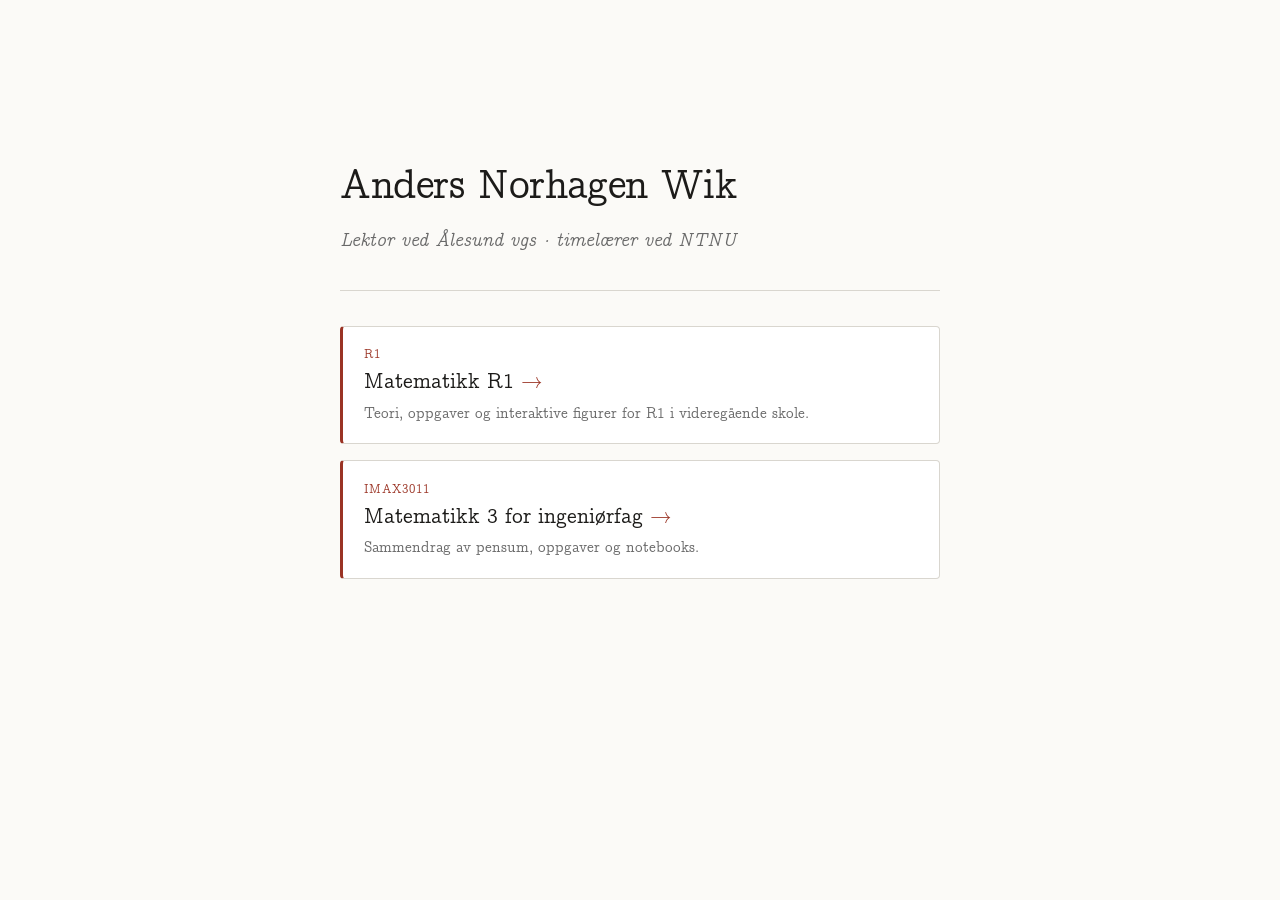
==== commit dd75428f: "Built site for gh-pages" ====
--- a/index.html
+++ b/index.html
@@ -46,7 +46,7 @@
 
 <section id="anders-norhagen-wik" class="side">
 <h1>Anders Norhagen Wik</h1>
-<p><span class="ingress">Kursnotater i matematikk</span></p>
+<p><span class="ingress"><span class="ledd">Lektor ved Ålesund vgs</span> · <span class="ledd">timelærer ved NTNU</span></span></p>
 <div class="kurs">
 <p><a href="https://r1-matte.netlify.app" class="kort"><span class="kode">R1</span> <span class="navn">Matematikk R1</span> <span class="tekst">Teori, oppgaver og interaktive figurer for R1 i videregående skole.</span></a></p>
 <p><a href="https://imax3011-mat3.netlify.app" class="kort"><span class="kode">IMAx3011</span> <span class="navn">Matematikk 3 for ingeniørfag</span> <span class="tekst">Sammendrag av pensum, oppgaver og notebooks.</span></a></p>
--- a/styles.css
+++ b/styles.css
@@ -63,6 +63,8 @@
   border-bottom: 1px solid var(--strek);
 }
 
+.ingress .ledd { white-space: nowrap; }
+
 .kurs { display: grid; gap: 1rem; }
 .kurs p { margin: 0; }
 
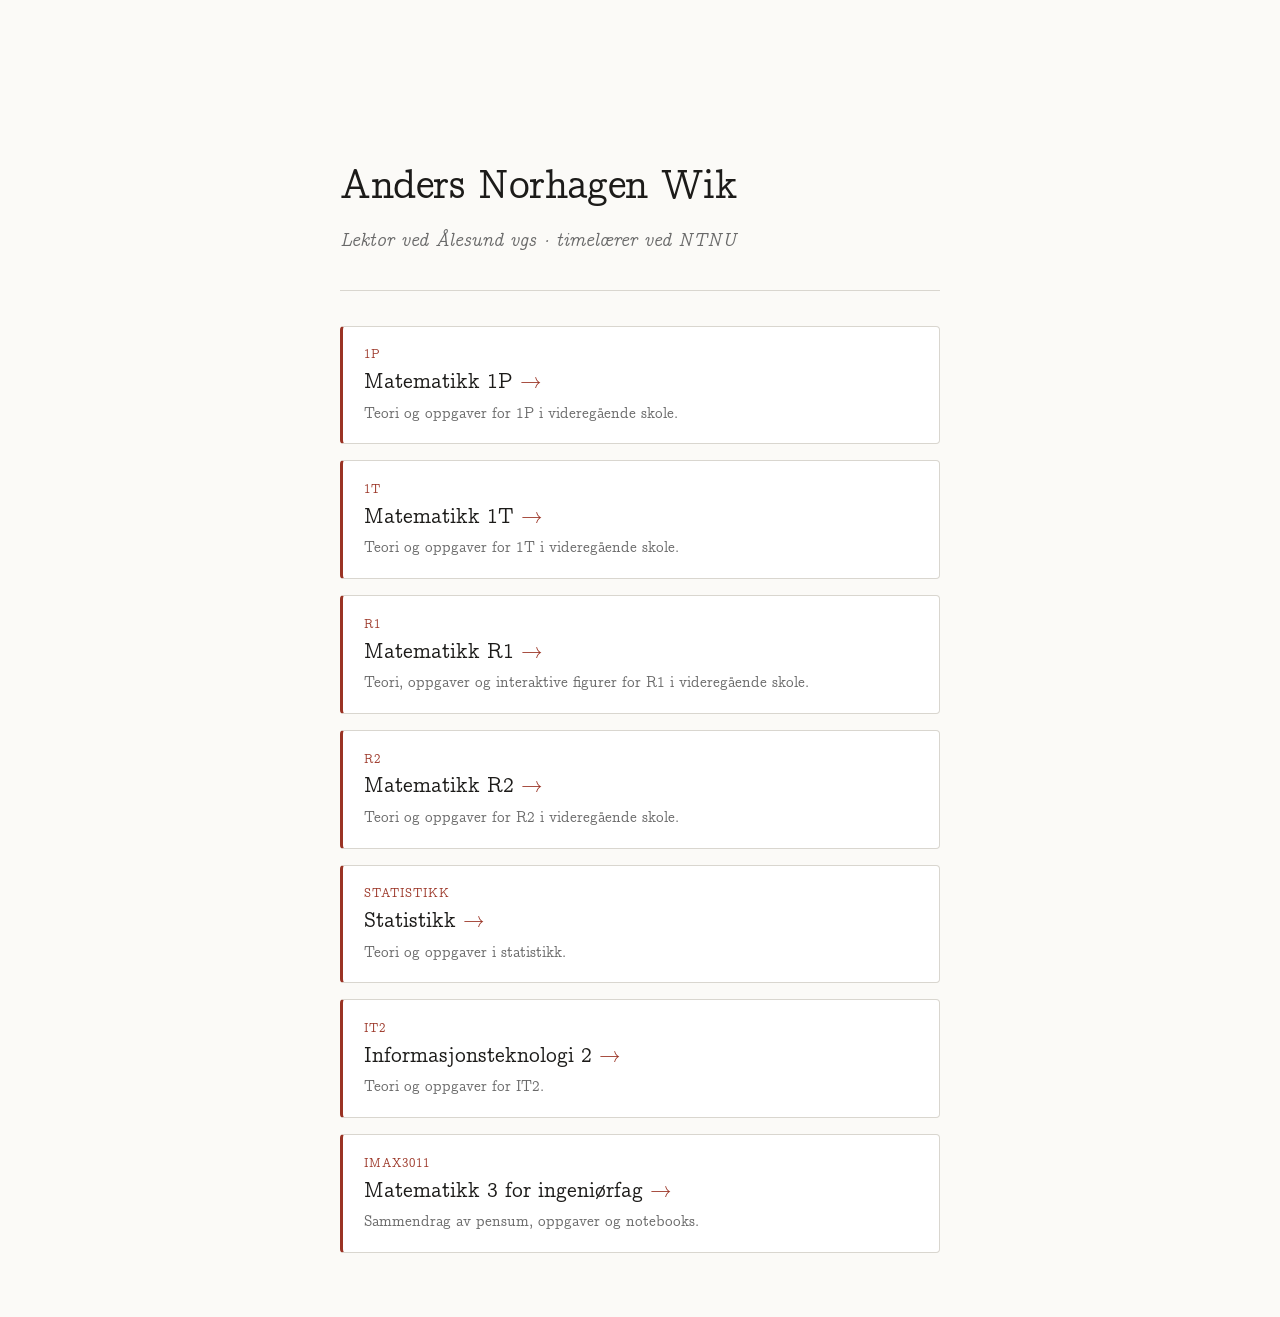
==== commit 2e939c96: "Built site for gh-pages" ====
--- a/index.html
+++ b/index.html
@@ -48,7 +48,12 @@
 <h1>Anders Norhagen Wik</h1>
 <p><span class="ingress"><span class="ledd">Lektor ved Ålesund vgs</span> · <span class="ledd">timelærer ved NTNU</span></span></p>
 <div class="kurs">
+<p><a href="https://andersnw.github.io/1P/" class="kort"><span class="kode">1P</span> <span class="navn">Matematikk 1P</span> <span class="tekst">Teori og oppgaver for 1P i videregående skole.</span></a></p>
+<p><a href="https://andersnw.github.io/1T/" class="kort"><span class="kode">1T</span> <span class="navn">Matematikk 1T</span> <span class="tekst">Teori og oppgaver for 1T i videregående skole.</span></a></p>
 <p><a href="https://r1-matte.netlify.app" class="kort"><span class="kode">R1</span> <span class="navn">Matematikk R1</span> <span class="tekst">Teori, oppgaver og interaktive figurer for R1 i videregående skole.</span></a></p>
+<p><a href="https://andersnw.github.io/R2/" class="kort"><span class="kode">R2</span> <span class="navn">Matematikk R2</span> <span class="tekst">Teori og oppgaver for R2 i videregående skole.</span></a></p>
+<p><a href="https://andersnw.github.io/Statistikk/" class="kort"><span class="kode">Statistikk</span> <span class="navn">Statistikk</span> <span class="tekst">Teori og oppgaver i statistikk.</span></a></p>
+<p><a href="https://andersnw.github.io/IT2/" class="kort"><span class="kode">IT2</span> <span class="navn">Informasjonsteknologi 2</span> <span class="tekst">Teori og oppgaver for IT2.</span></a></p>
 <p><a href="https://imax3011-mat3.netlify.app" class="kort"><span class="kode">IMAx3011</span> <span class="navn">Matematikk 3 for ingeniørfag</span> <span class="tekst">Sammendrag av pensum, oppgaver og notebooks.</span></a></p>
 </div>
 </section>
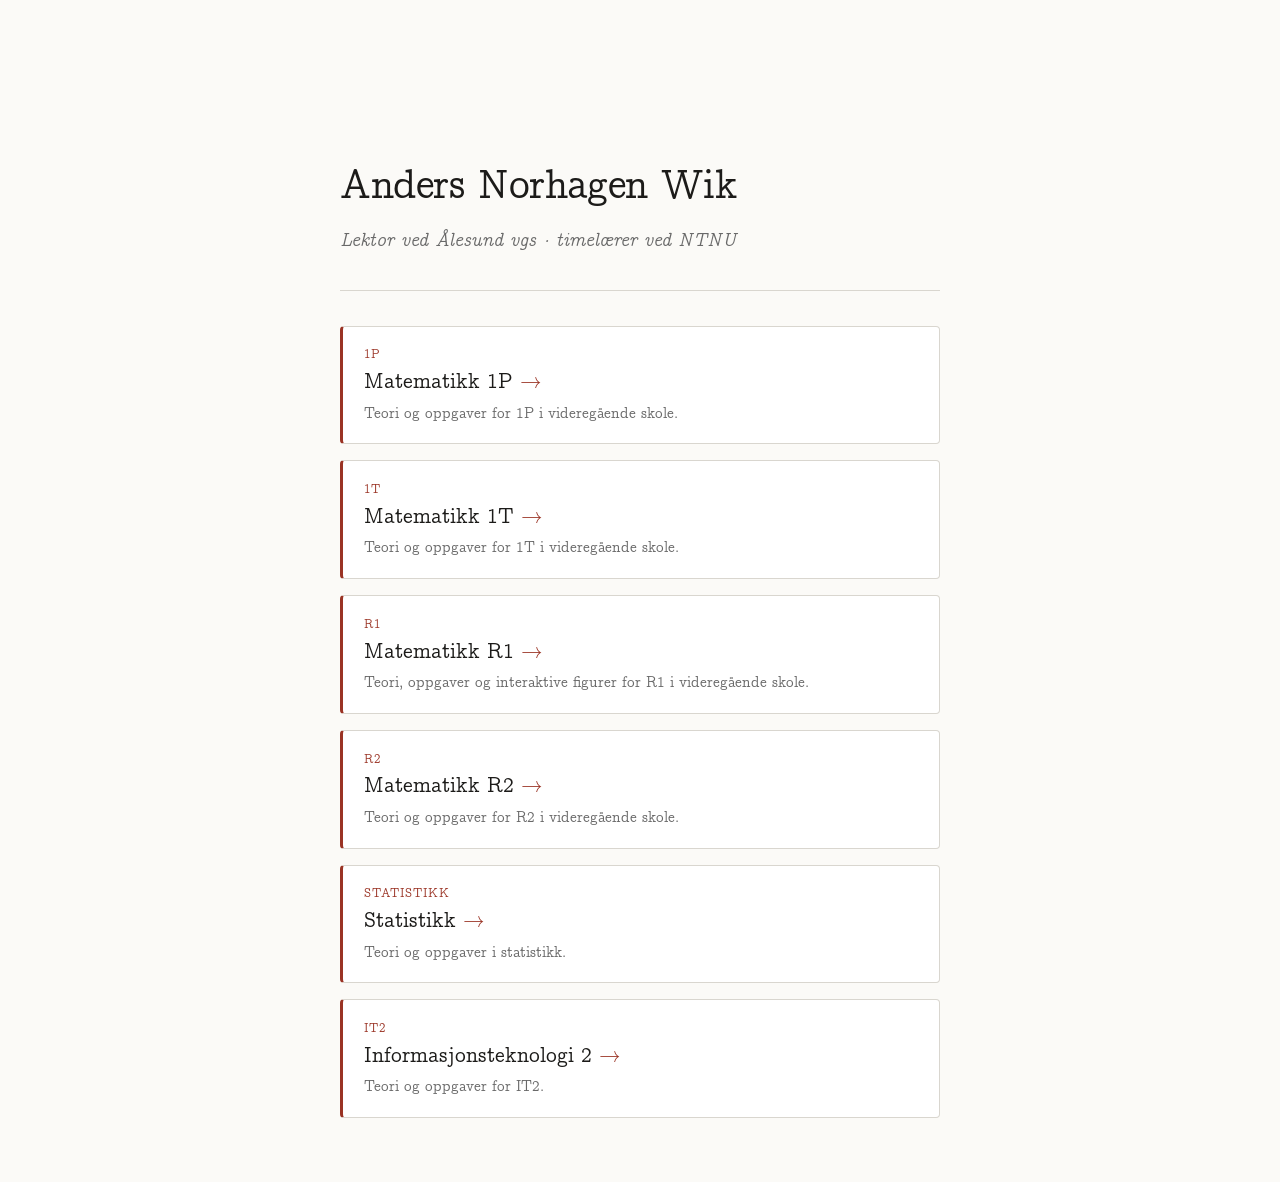
==== commit c88bc9ec: "Built site for gh-pages" ====
--- a/index.html
+++ b/index.html
@@ -48,13 +48,12 @@
 <h1>Anders Norhagen Wik</h1>
 <p><span class="ingress"><span class="ledd">Lektor ved Ålesund vgs</span> · <span class="ledd">timelærer ved NTNU</span></span></p>
 <div class="kurs">
-<p><a href="https://andersnw.github.io/1P/" class="kort"><span class="kode">1P</span> <span class="navn">Matematikk 1P</span> <span class="tekst">Teori og oppgaver for 1P i videregående skole.</span></a></p>
-<p><a href="https://andersnw.github.io/1T/" class="kort"><span class="kode">1T</span> <span class="navn">Matematikk 1T</span> <span class="tekst">Teori og oppgaver for 1T i videregående skole.</span></a></p>
-<p><a href="https://r1-matte.netlify.app" class="kort"><span class="kode">R1</span> <span class="navn">Matematikk R1</span> <span class="tekst">Teori, oppgaver og interaktive figurer for R1 i videregående skole.</span></a></p>
-<p><a href="https://andersnw.github.io/R2/" class="kort"><span class="kode">R2</span> <span class="navn">Matematikk R2</span> <span class="tekst">Teori og oppgaver for R2 i videregående skole.</span></a></p>
-<p><a href="https://andersnw.github.io/Statistikk/" class="kort"><span class="kode">Statistikk</span> <span class="navn">Statistikk</span> <span class="tekst">Teori og oppgaver i statistikk.</span></a></p>
-<p><a href="https://andersnw.github.io/IT2/" class="kort"><span class="kode">IT2</span> <span class="navn">Informasjonsteknologi 2</span> <span class="tekst">Teori og oppgaver for IT2.</span></a></p>
-<p><a href="https://imax3011-mat3.netlify.app" class="kort"><span class="kode">IMAx3011</span> <span class="navn">Matematikk 3 for ingeniørfag</span> <span class="tekst">Sammendrag av pensum, oppgaver og notebooks.</span></a></p>
+<p><a href="https://1p.mattebok.no" class="kort"><span class="kode">1P</span> <span class="navn">Matematikk 1P</span> <span class="tekst">Teori og oppgaver for 1P i videregående skole.</span></a></p>
+<p><a href="https://1t.mattebok.no" class="kort"><span class="kode">1T</span> <span class="navn">Matematikk 1T</span> <span class="tekst">Teori og oppgaver for 1T i videregående skole.</span></a></p>
+<p><a href="https://r1.mattebok.no" class="kort"><span class="kode">R1</span> <span class="navn">Matematikk R1</span> <span class="tekst">Teori, oppgaver og interaktive figurer for R1 i videregående skole.</span></a></p>
+<p><a href="https://r2.mattebok.no" class="kort"><span class="kode">R2</span> <span class="navn">Matematikk R2</span> <span class="tekst">Teori og oppgaver for R2 i videregående skole.</span></a></p>
+<p><a href="https://statistikk.mattebok.no" class="kort"><span class="kode">Statistikk</span> <span class="navn">Statistikk</span> <span class="tekst">Teori og oppgaver i statistikk.</span></a></p>
+<p><a href="https://it2.mattebok.no" class="kort"><span class="kode">IT2</span> <span class="navn">Informasjonsteknologi 2</span> <span class="tekst">Teori og oppgaver for IT2.</span></a></p>
 </div>
 </section>
 
